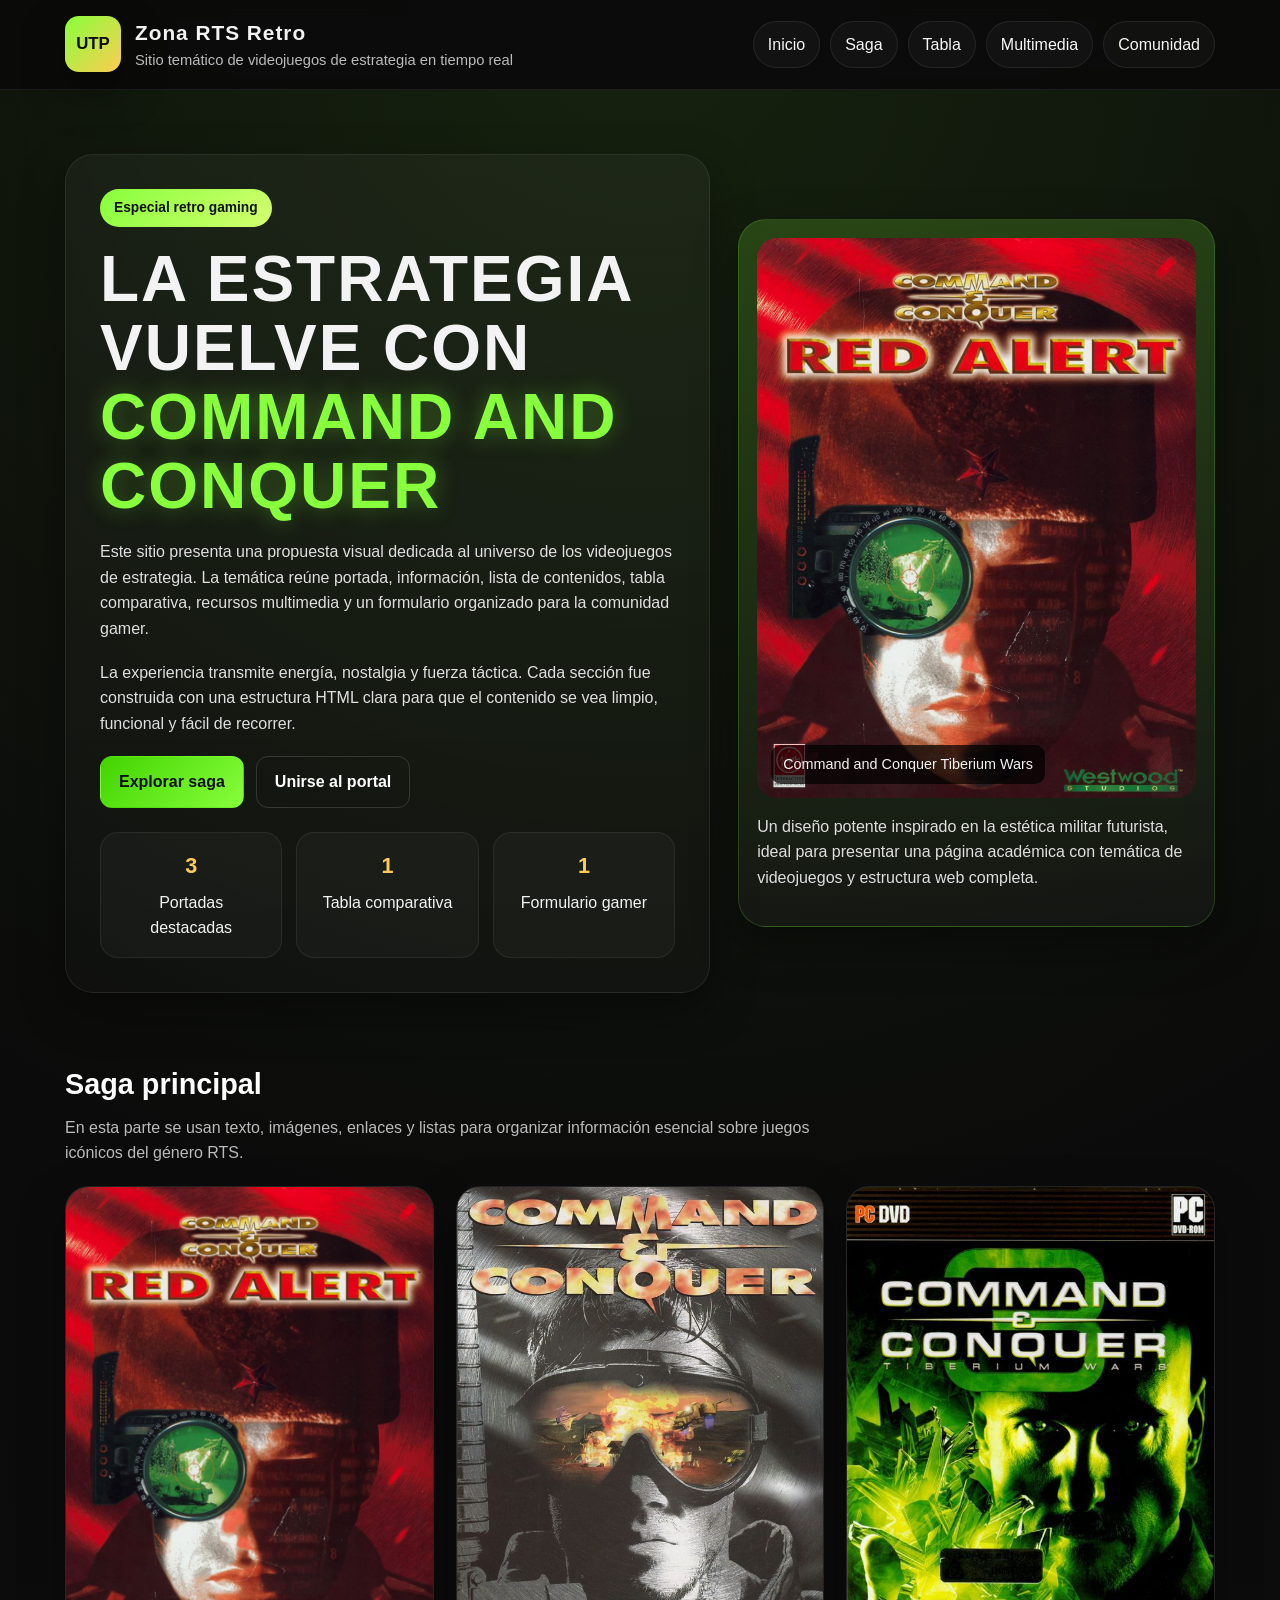
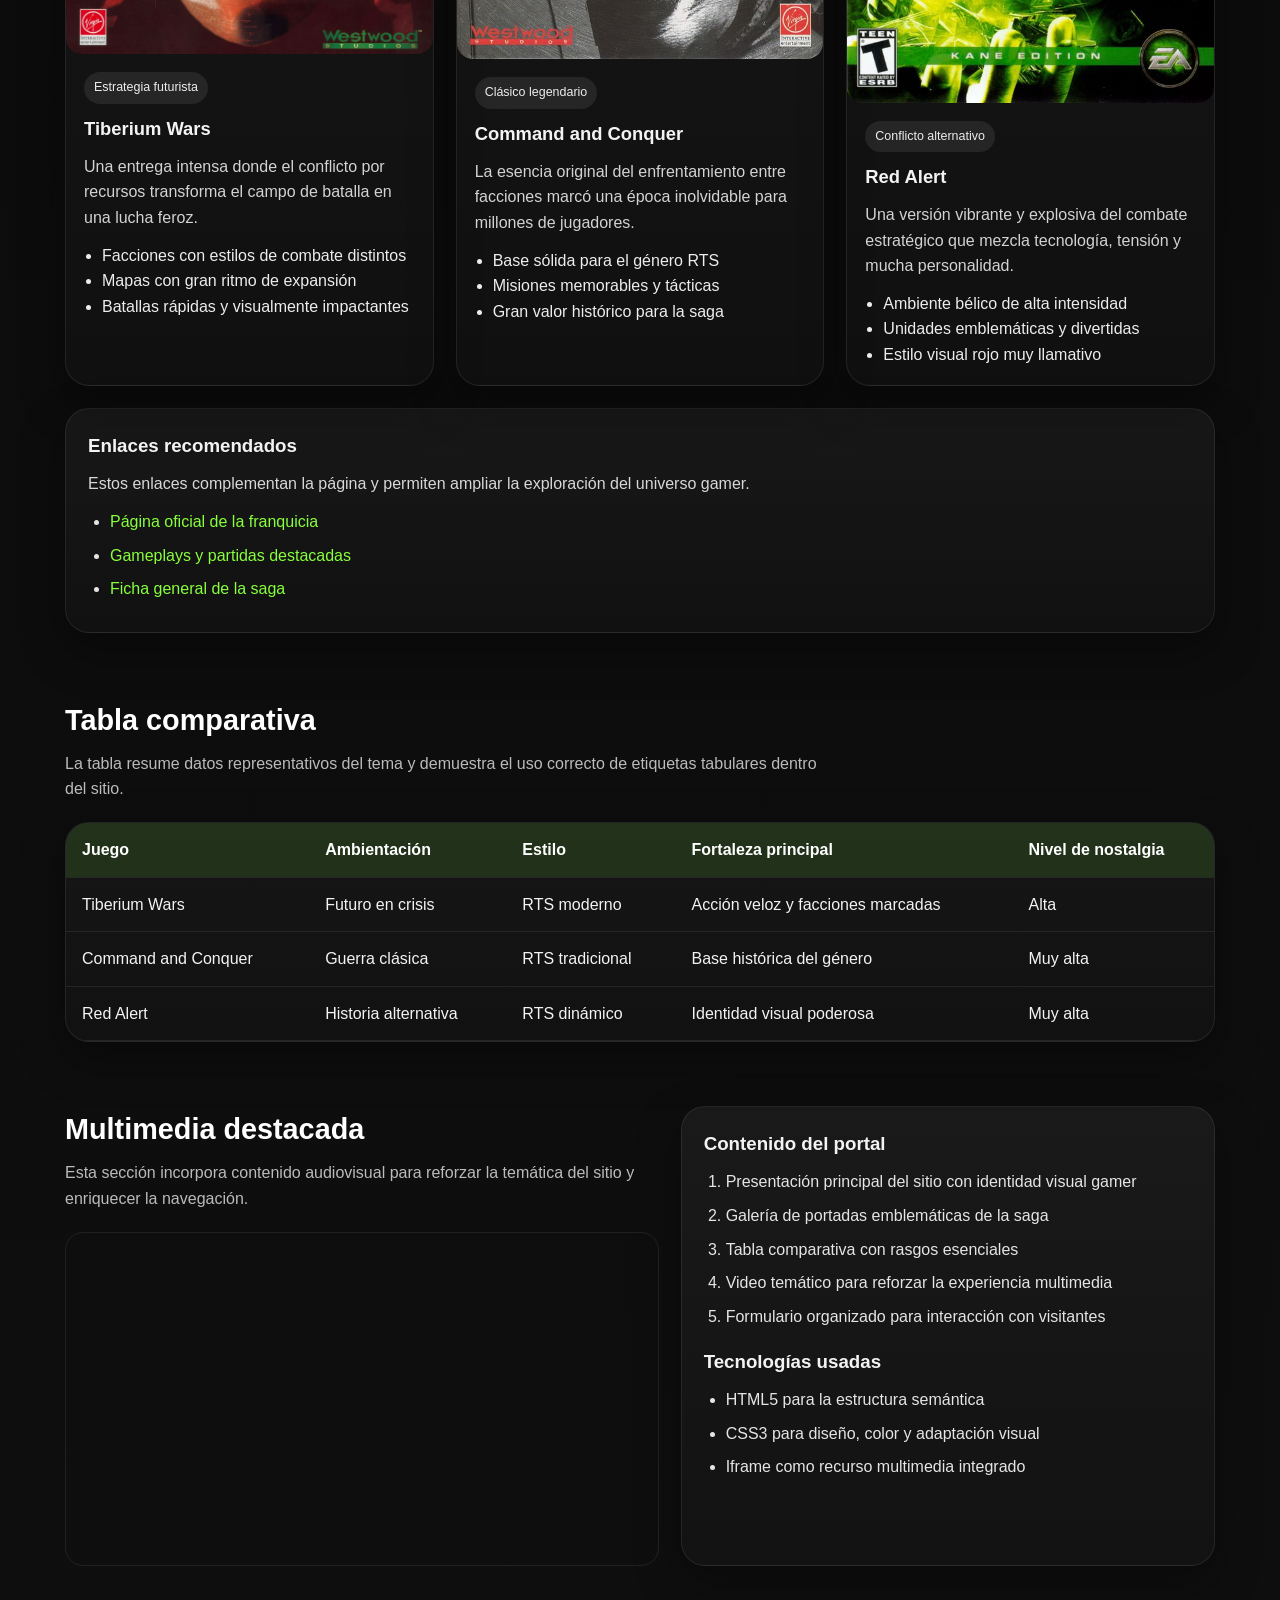
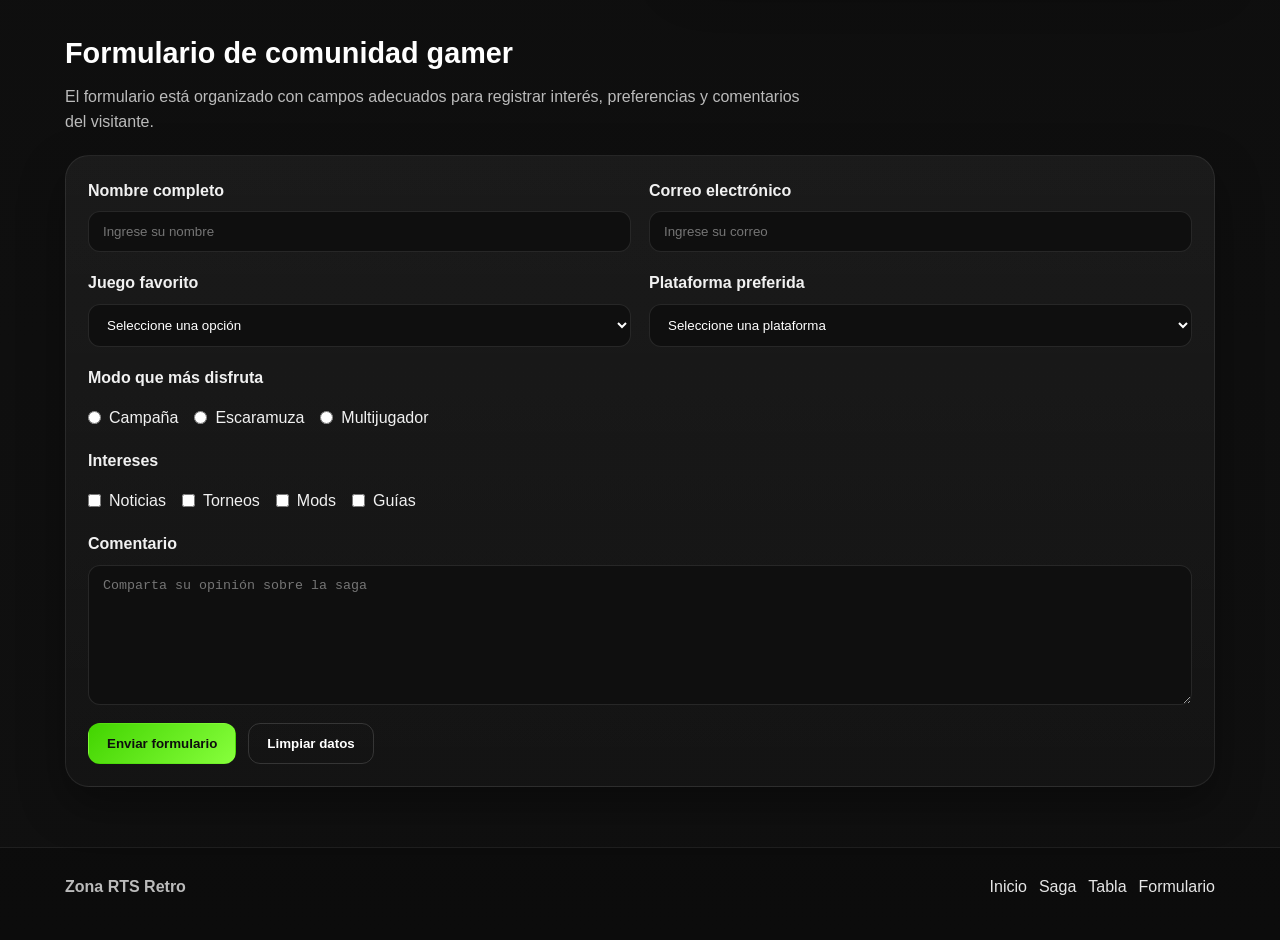
==== zona_rts_retro_utp.html @ 4482a219 "Add files via upload" ====
<!DOCTYPE html>
<html lang="es">
<head>
  <meta charset="UTF-8">
  <meta name="viewport" content="width=device-width, initial-scale=1.0">
  <meta name="author" content="UTP">
  <meta name="description" content="Sitio temático de videojuegos retro de estrategia inspirado en Command and Conquer.">
  <title>Zona RTS Retro | UTP</title>
    <link rel="stylesheet" href="zona_rts_retro_utp.css">

</head>
<body>
  <header>
    <div class="container topbar">
      <div class="brand">
        <div class="brand-badge">UTP</div>
        <div>
          <h1>Zona RTS Retro</h1>
          <p>Sitio temático de videojuegos de estrategia en tiempo real</p>
        </div>
      </div>

      <nav aria-label="Menú principal">
        <button id="btn-hamburguesa" aria-label="Abrir menú">&#9776;</button>
        <ul id="nav-menu">
          <li><a href="#inicio">Inicio</a></li>
          <li><a href="#saga">Saga</a></li>
          <li><a href="#tabla">Tabla</a></li>
          <li><a href="#multimedia">Multimedia</a></li>
          <li><a href="#comunidad">Comunidad</a></li>
        </ul>
      </nav>
    </div>
  </header>

  <main>
    <section class="hero" id="inicio">
      <div class="container hero-grid">
        <article class="hero-copy">
          <span class="eyebrow">Especial retro gaming</span>
          <h2>La estrategia vuelve con <span>Command and Conquer</span></h2>
          <p>
            Este sitio presenta una propuesta visual dedicada al universo de los videojuegos de estrategia.
            La temática reúne portada, información, lista de contenidos, tabla comparativa, recursos multimedia
            y un formulario organizado para la comunidad gamer.
          </p>
          <p>
            La experiencia transmite energía, nostalgia y fuerza táctica. Cada sección fue construida con
            una estructura HTML clara para que el contenido se vea limpio, funcional y fácil de recorrer.
          </p>

          <div class="hero-actions">
            <a class="btn btn-primary" href="#saga">Explorar saga</a>
            <a class="btn btn-secondary" href="#comunidad">Unirse al portal</a>
          </div>

          <div class="stats">
            <div class="stat">
              <strong>3</strong>
              <span>Portadas destacadas</span>
            </div>
            <div class="stat">
              <strong>1</strong>
              <span>Tabla comparativa</span>
            </div>
            <div class="stat">
              <strong>1</strong>
              <span>Formulario gamer</span>
            </div>
          </div>
        </article>

        <aside class="hero-card">
          <figure>
            <img src="[data-uri]" alt="Portada de Command and Conquer Tiberium Wars Kane Edition">
            <figcaption>Command and Conquer Tiberium Wars</figcaption>
          </figure>
          <p>
            Un diseño potente inspirado en la estética militar futurista, ideal para presentar una página académica
            con temática de videojuegos y estructura web completa.
          </p>
        </aside>
      </div>
    </section>

    <section id="saga">
      <div class="container">
        <div class="section-head">
          <h3>Saga principal</h3>
          <p>
            En esta parte se usan texto, imágenes, enlaces y listas para organizar información esencial sobre juegos
            icónicos del género RTS.
          </p>
        </div>

        <div class="cards">
          <article class="card">
            <img src="[data-uri]" alt="Carátula de Tiberium Wars">
            <div class="card-body">
              <span class="tag">Estrategia futurista</span>
              <h4>Tiberium Wars</h4>
              <p>
                Una entrega intensa donde el conflicto por recursos transforma el campo de batalla en una lucha feroz.
              </p>
              <ul>
                <li>Facciones con estilos de combate distintos</li>
                <li>Mapas con gran ritmo de expansión</li>
                <li>Batallas rápidas y visualmente impactantes</li>
              </ul>
            </div>
          </article>

          <article class="card">
            <img src="[data-uri]" alt="Carátula clásica de Command and Conquer">
            <div class="card-body">
              <span class="tag">Clásico legendario</span>
              <h4>Command and Conquer</h4>
              <p>
                La esencia original del enfrentamiento entre facciones marcó una época inolvidable para millones de jugadores.
              </p>
              <ul>
                <li>Base sólida para el género RTS</li>
                <li>Misiones memorables y tácticas</li>
                <li>Gran valor histórico para la saga</li>
              </ul>
            </div>
          </article>

          <article class="card">
            <img src="[data-uri]" alt="Carátula de Red Alert">
            <div class="card-body">
              <span class="tag">Conflicto alternativo</span>
              <h4>Red Alert</h4>
              <p>
                Una versión vibrante y explosiva del combate estratégico que mezcla tecnología, tensión y mucha personalidad.
              </p>
              <ul>
                <li>Ambiente bélico de alta intensidad</li>
                <li>Unidades emblemáticas y divertidas</li>
                <li>Estilo visual rojo muy llamativo</li>
              </ul>
            </div>
          </article>
        </div>

        <div class="panel" style="margin-top:22px;">
          <h3 style="margin-bottom:10px;">Enlaces recomendados</h3>
          <p style="margin-bottom:12px; color:#d8d8d8;">
            Estos enlaces complementan la página y permiten ampliar la exploración del universo gamer.
          </p>
          <ul>
            <li><a href="https://www.ea.com/games/command-and-conquer" target="_blank" rel="noopener noreferrer">Página oficial de la franquicia</a></li>
            <li><a href="https://www.youtube.com/results?search_query=command+and+conquer+gameplay" target="_blank" rel="noopener noreferrer">Gameplays y partidas destacadas</a></li>
            <li><a href="https://es.wikipedia.org/wiki/Command_%26_Conquer" target="_blank" rel="noopener noreferrer">Ficha general de la saga</a></li>
          </ul>
        </div>
      </div>
    </section>

    <section id="tabla">
      <div class="container">
        <div class="section-head">
          <h3>Tabla comparativa</h3>
          <p>
            La tabla resume datos representativos del tema y demuestra el uso correcto de etiquetas tabulares dentro del sitio.
          </p>
        </div>

        <div class="table-wrap">
          <table>
            <thead>
              <tr>
                <th>Juego</th>
                <th>Ambientación</th>
                <th>Estilo</th>
                <th>Fortaleza principal</th>
                <th>Nivel de nostalgia</th>
              </tr>
            </thead>
            <tbody>
              <tr>
                <td>Tiberium Wars</td>
                <td>Futuro en crisis</td>
                <td>RTS moderno</td>
                <td>Acción veloz y facciones marcadas</td>
                <td>Alta</td>
              </tr>
              <tr>
                <td>Command and Conquer</td>
                <td>Guerra clásica</td>
                <td>RTS tradicional</td>
                <td>Base histórica del género</td>
                <td>Muy alta</td>
              </tr>
              <tr>
                <td>Red Alert</td>
                <td>Historia alternativa</td>
                <td>RTS dinámico</td>
                <td>Identidad visual poderosa</td>
                <td>Muy alta</td>
              </tr>
            </tbody>
          </table>
        </div>
      </div>
    </section>

    <section id="multimedia">
      <div class="container media-grid">
        <div>
          <div class="section-head">
            <h3>Multimedia destacada</h3>
            <p>
              Esta sección incorpora contenido audiovisual para reforzar la temática del sitio y enriquecer la navegación.
            </p>
          </div>
		      <div class="video-box">
            <iframe 
                width="560" 
                height="315" 
                src="https://www.youtube.com/embed/r0QkXFOAm6s?si=6NB0ULjRPzM2LAko" 
                title="YouTube video player" 
                frameborder="0" 
                allow="accelerometer; autoplay; clipboard-write; encrypted-media; gyroscope; picture-in-picture; web-share" 
                referrerpolicy="strict-origin-when-cross-origin" 
                allowfullscreen>
            </iframe>
          </div>
        </div>
        <aside class="panel">
          <h3 style="margin-bottom:10px;">Contenido del portal</h3>
          <ol>
            <li>Presentación principal del sitio con identidad visual gamer</li>
            <li>Galería de portadas emblemáticas de la saga</li>
            <li>Tabla comparativa con rasgos esenciales</li>
            <li>Video temático para reforzar la experiencia multimedia</li>
            <li>Formulario organizado para interacción con visitantes</li>
          </ol>

          <h3 style="margin:18px 0 10px;">Tecnologías usadas</h3>
          <ul>
            <li>HTML5 para la estructura semántica</li>
            <li>CSS3 para diseño, color y adaptación visual</li>
            <li>Iframe como recurso multimedia integrado</li>
          </ul>
        </aside>
      </div>
    </section>

    <section id="comunidad">
      <div class="container">
        <div class="section-head">
          <h3>Formulario de comunidad gamer</h3>
          <p>
            El formulario está organizado con campos adecuados para registrar interés, preferencias y comentarios del visitante.
          </p>
        </div>

        <div class="panel">
          <!-- Mensaje de éxito (oculto por defecto) -->
          <div id="mensaje-exito" style="display:none;"></div>

          <form id="form-comunidad" action="#" method="post">

            <div class="field">
              <label for="nombre">Nombre completo</label>
              <input type="text" id="nombre" name="nombre" placeholder="Ingrese su nombre">
              <span id="error-nombre" class="error-campo"></span>
            </div>

            <div class="field">
              <label for="correo">Correo electrónico</label>
              <input type="email" id="correo" name="correo" placeholder="Ingrese su correo">
              <span id="error-correo" class="error-campo"></span>
            </div>

            <div class="field">
              <label for="juego">Juego favorito</label>
              <select id="juego" name="juego">
                <option value="">Seleccione una opción</option>
                <option value="tiberium">Tiberium Wars</option>
                <option value="classic">Command and Conquer</option>
                <option value="redalert">Red Alert</option>
              </select>
              <span id="error-juego" class="error-campo"></span>
            </div>

            <div class="field">
              <label for="plataforma">Plataforma preferida</label>
              <select id="plataforma" name="plataforma">
                <option value="">Seleccione una plataforma</option>
                <option value="pc">PC</option>
                <option value="laptop">Laptop</option>
                <option value="emulador">Emulador</option>
              </select>
              <span id="error-plataforma" class="error-campo"></span>
            </div>

            <div class="field full">
              <label>Modo que más disfruta</label>
              <div class="inline-options">
                <label><input type="radio" name="modo" value="campana"> Campaña</label>
                <label><input type="radio" name="modo" value="escaramuza"> Escaramuza</label>
                <label><input type="radio" name="modo" value="multijugador"> Multijugador</label>
              </div>
              <span id="error-modo" class="error-campo"></span>
            </div>

            <div class="field full">
              <label>Intereses</label>
              <div class="inline-options">
                <label><input type="checkbox" name="interes[]" value="noticias"> Noticias</label>
                <label><input type="checkbox" name="interes[]" value="torneos"> Torneos</label>
                <label><input type="checkbox" name="interes[]" value="mods"> Mods</label>
                <label><input type="checkbox" name="interes[]" value="guias"> Guías</label>
              </div>
            </div>

            <div class="field full">
              <label for="mensaje">Comentario</label>
              <textarea id="mensaje" name="mensaje" placeholder="Comparta su opinión sobre la saga"></textarea>
            </div>

            <div class="actions">
              <button class="btn btn-primary" type="submit">Enviar formulario</button>
              <button class="btn btn-secondary" type="reset">Limpiar datos</button>
            </div>            
            <!-- Mensaje de éxito debajo de los botones -->
            <div id="mensaje-exito-abajo" style="display:none;" class="field full"></div>  
          </form>
        </div>
      </div>
    </section>
  </main>

  <footer>
    <div class="container footer-grid">
      <div>
        <strong>Zona RTS Retro</strong>
      </div>

      <div class="footer-links">
        <a href="#inicio">Inicio</a>
        <a href="#saga">Saga</a>
        <a href="#tabla">Tabla</a>
        <a href="#comunidad">Formulario</a>
      </div>
    </div>
  </footer>
  <script src="script.js"></script>
</body>
</html>
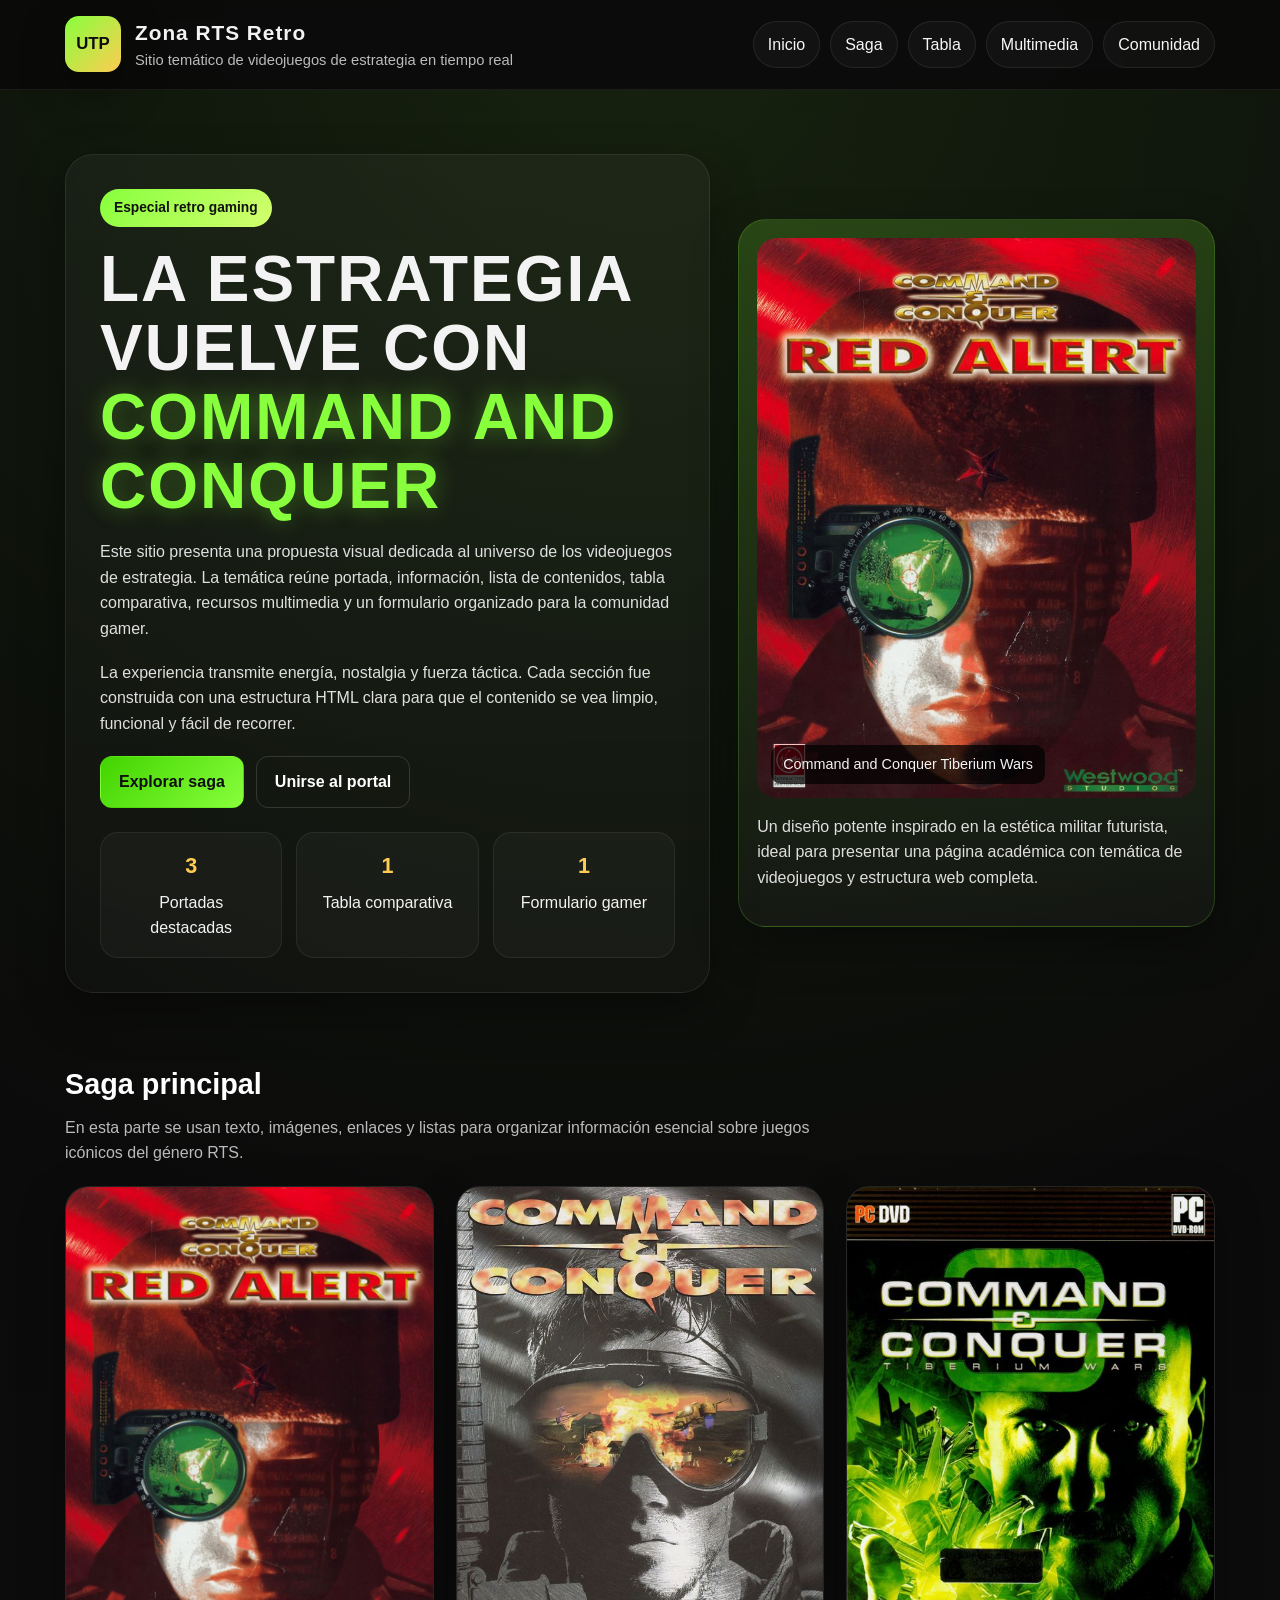
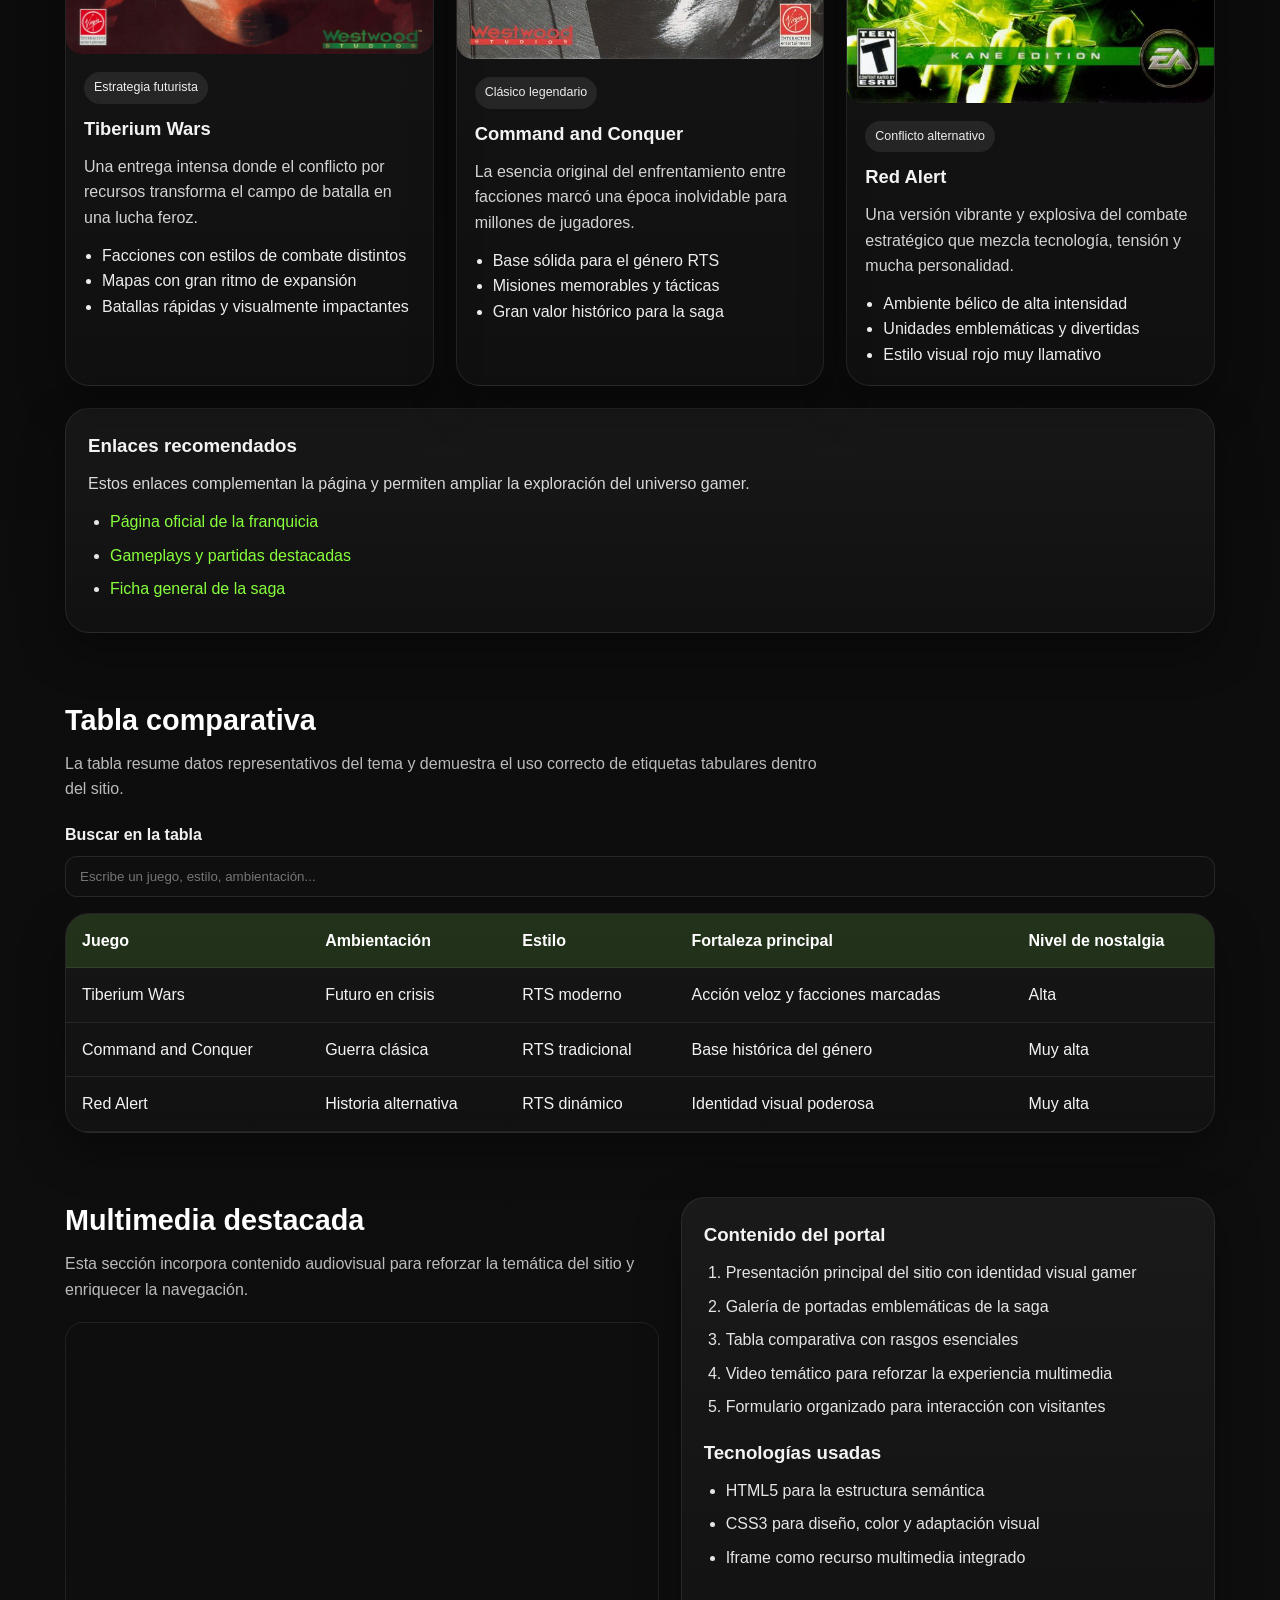
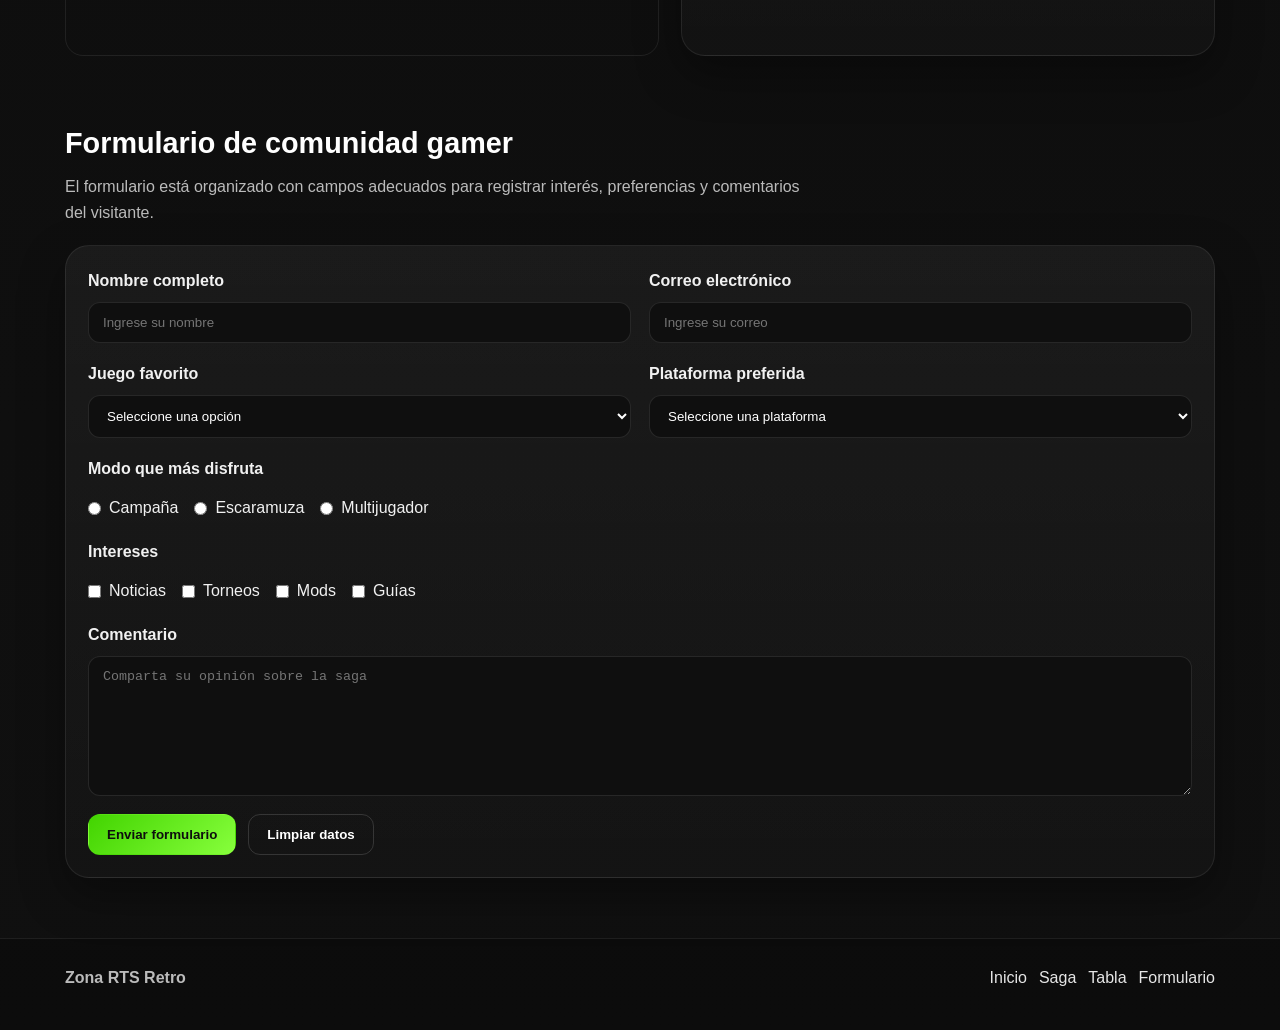
==== commit 40941214: "Add files via upload" ====
--- a/zona_rts_retro_utp.html
+++ b/zona_rts_retro_utp.html
@@ -165,7 +165,10 @@
             La tabla resume datos representativos del tema y demuestra el uso correcto de etiquetas tabulares dentro del sitio.
           </p>
         </div>
-
+        <div class="field" style="margin-bottom: 16px;">
+            <label for="buscar-tabla">Buscar en la tabla</label>
+            <input type="text" id="buscar-tabla" placeholder="Escribe un juego, estilo, ambientación...">
+        </div>
         <div class="table-wrap">
           <table>
             <thead>
@@ -314,6 +317,7 @@
                 <label><input type="checkbox" name="interes[]" value="mods"> Mods</label>
                 <label><input type="checkbox" name="interes[]" value="guias"> Guías</label>
               </div>
+              <span id="error-interes" class="error-campo"></span>
             </div>
 
             <div class="field full">
